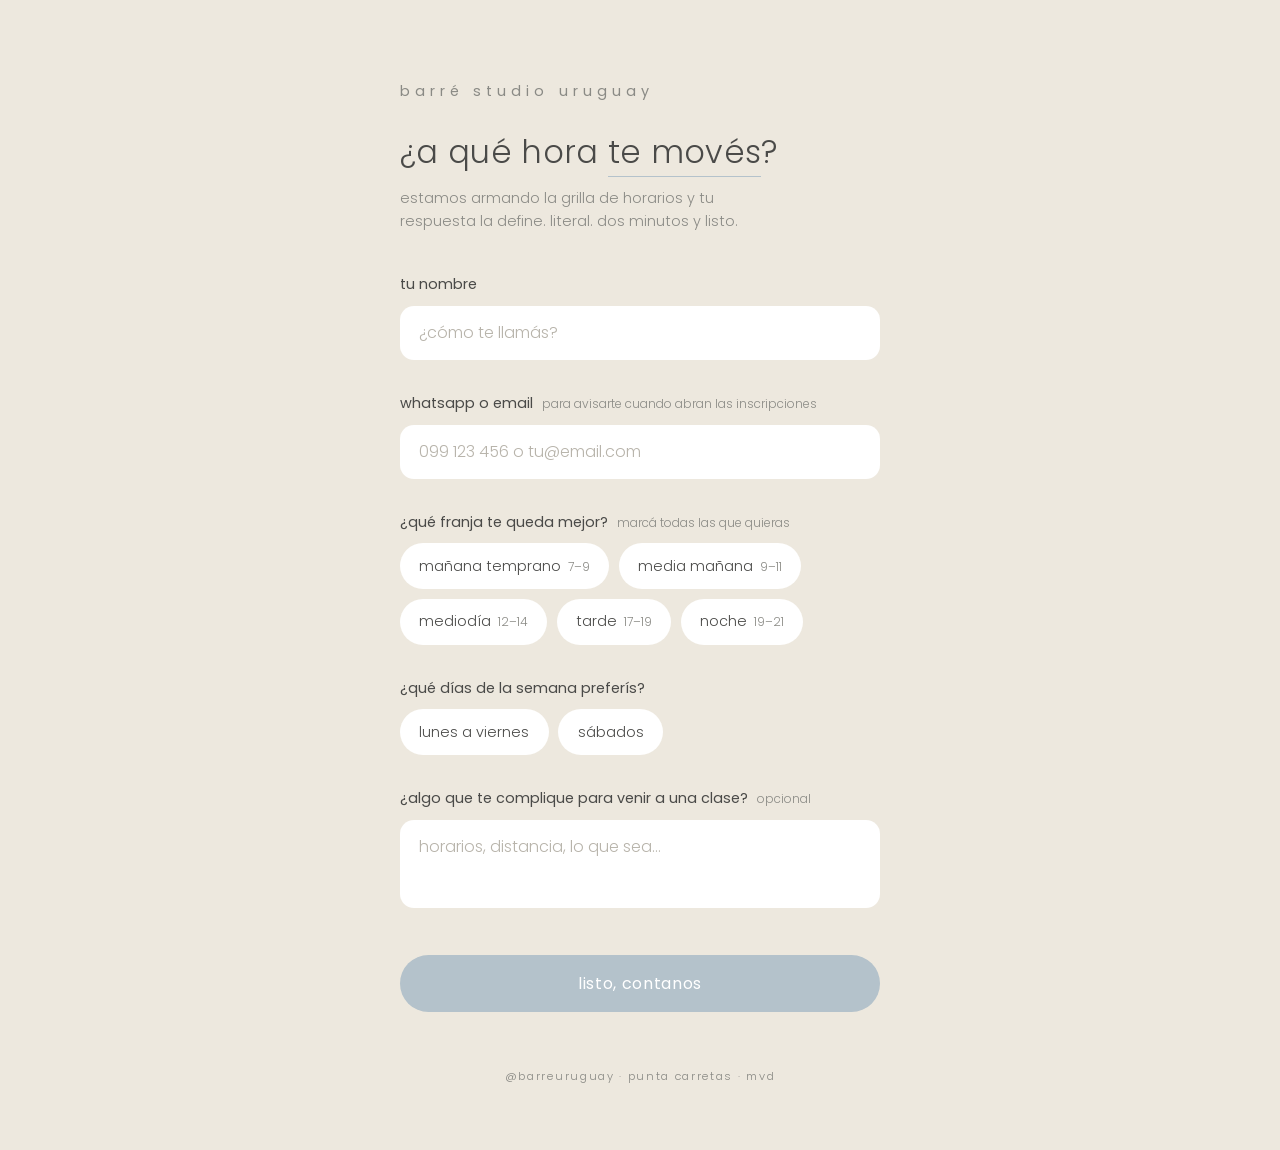
==== encuesta.html @ 85bcabcb "Agregar formulario de encuesta de horarios (encuesta.html) Página standalone mobile-first para teste" ====
<!DOCTYPE html>
<html lang="es">
<head>
  <meta charset="UTF-8">
  <meta name="viewport" content="width=device-width, initial-scale=1.0">
  <title>barré studio — ¿a qué hora te movés?</title>
  <meta name="description" content="contanos qué horarios te quedan mejor para las clases de barré y te avisamos cuando abran las inscripciones.">
  <meta name="robots" content="noindex">
  <meta name="theme-color" content="#EDE8DE">

  <!-- poppins, pesos finos -->
  <link rel="preconnect" href="https://fonts.googleapis.com">
  <link rel="preconnect" href="https://fonts.gstatic.com" crossorigin>
  <link href="https://fonts.googleapis.com/css2?family=Poppins:wght@300;400;500&display=swap" rel="stylesheet">

  <style>
    :root {
      --crema: #EDE8DE;
      --bruma: #B4C2CB;
      --bruma-suave: #d3dce2;
      --blanco: #FFFFFF;
      --tinta: #4A4A48;
      --gris-medio: #8A8A85;
      --error: #b0806f;
    }

    * { margin: 0; padding: 0; box-sizing: border-box; }

    html { -webkit-text-size-adjust: 100%; }

    body {
      font-family: 'Poppins', system-ui, sans-serif;
      font-weight: 300;
      background: var(--crema);
      color: var(--tinta);
      line-height: 1.6;
      min-height: 100dvh;
      display: flex;
      flex-direction: column;
      align-items: center;
      padding: 3rem 1.25rem 4rem;
    }

    .contenedor {
      width: 100%;
      max-width: 480px;
    }

    /* ===== encabezado ===== */
    .cabecera { text-align: left; margin-bottom: 2.5rem; }

    .cabecera__marca {
      font-size: 0.7rem;
      font-weight: 400;
      letter-spacing: 0.35em;
      text-transform: lowercase;
      color: var(--gris-medio);
      margin-bottom: 1.75rem;
    }

    .cabecera h1 {
      font-size: 1.7rem;
      font-weight: 300;
      letter-spacing: 0.01em;
      line-height: 1.3;
      margin-bottom: 0.9rem;
    }

    .cabecera h1 em {
      font-style: normal;
      border-bottom: 1px solid var(--bruma);
      padding-bottom: 2px;
    }

    .cabecera p {
      font-size: 0.9rem;
      color: var(--gris-medio);
      max-width: 40ch;
    }

    /* ===== formulario ===== */
    .campo { margin-bottom: 2rem; }

    .campo__label {
      display: block;
      font-size: 0.9rem;
      font-weight: 400;
      margin-bottom: 0.6rem;
    }

    .campo__pista {
      font-size: 0.75rem;
      color: var(--gris-medio);
      font-weight: 300;
      margin-left: 0.4em;
    }

    input[type="text"],
    input[type="email"],
    textarea {
      width: 100%;
      font-family: inherit;
      font-weight: 300;
      font-size: 1rem;
      color: var(--tinta);
      background: var(--blanco);
      border: 1px solid transparent;
      border-radius: 14px;
      padding: 0.85rem 1.1rem;
      outline: none;
      transition: border-color 0.2s ease, box-shadow 0.2s ease;
      -webkit-appearance: none;
      appearance: none;
    }

    input::placeholder,
    textarea::placeholder {
      color: #b8b4ab;
      font-weight: 300;
    }

    input:focus,
    textarea:focus {
      border-color: var(--bruma);
      box-shadow: 0 0 0 3px rgba(180, 194, 203, 0.25);
    }

    textarea {
      resize: none;
      min-height: 5.5rem;
    }

    /* ===== chips (checkboxes) ===== */
    .chips {
      display: flex;
      flex-wrap: wrap;
      gap: 0.6rem;
    }

    .chips input[type="checkbox"] {
      position: absolute;
      opacity: 0;
      width: 1px;
      height: 1px;
      pointer-events: none;
    }

    .chips label {
      display: inline-flex;
      align-items: baseline;
      gap: 0.45em;
      background: var(--blanco);
      border: 1px solid transparent;
      border-radius: 999px;
      padding: 0.65rem 1.15rem;
      font-size: 0.9rem;
      font-weight: 300;
      color: var(--tinta);
      cursor: pointer;
      user-select: none;
      -webkit-tap-highlight-color: transparent;
      transition: background 0.2s ease, border-color 0.2s ease, color 0.2s ease;
    }

    .chips label span.hora {
      font-size: 0.75rem;
      color: var(--gris-medio);
      transition: color 0.2s ease;
    }

    .chips label:active { transform: scale(0.98); }

    .chips input:checked + label {
      background: var(--bruma);
      border-color: var(--bruma);
      color: var(--blanco);
      font-weight: 400;
    }

    .chips input:checked + label span.hora {
      color: rgba(255, 255, 255, 0.85);
    }

    .chips input:focus-visible + label {
      border-color: var(--tinta);
    }

    /* ===== errores ===== */
    .campo__error {
      display: none;
      font-size: 0.78rem;
      color: var(--error);
      margin-top: 0.5rem;
    }

    .campo.invalido .campo__error { display: block; }

    .campo.invalido input[type="text"],
    .campo.invalido input[type="email"] {
      border-color: var(--error);
    }

    /* ===== botón ===== */
    .btn-enviar {
      width: 100%;
      font-family: inherit;
      font-size: 1rem;
      font-weight: 400;
      letter-spacing: 0.04em;
      color: var(--blanco);
      background: var(--bruma);
      border: none;
      border-radius: 999px;
      padding: 1rem 1.5rem;
      cursor: pointer;
      margin-top: 0.5rem;
      transition: opacity 0.2s ease, transform 0.1s ease;
      -webkit-tap-highlight-color: transparent;
    }

    .btn-enviar:hover { opacity: 0.88; }
    .btn-enviar:active { transform: scale(0.985); }
    .btn-enviar:disabled { opacity: 0.5; cursor: default; }

    /* ===== confirmación ===== */
    .gracias {
      display: none;
      text-align: center;
      padding: 4rem 0.5rem;
      animation: aparecer 0.5s ease both;
    }

    .gracias.visible { display: block; }

    .gracias h2 {
      font-size: 1.5rem;
      font-weight: 300;
      margin-bottom: 0.9rem;
    }

    .gracias p {
      font-size: 0.9rem;
      color: var(--gris-medio);
      max-width: 34ch;
      margin: 0 auto 0.4rem;
    }

    .gracias a {
      color: var(--tinta);
      text-decoration: none;
      border-bottom: 1px solid var(--bruma);
    }

    @keyframes aparecer {
      from { opacity: 0; transform: translateY(10px); }
      to   { opacity: 1; transform: translateY(0); }
    }

    /* ===== pie ===== */
    .pie {
      margin-top: 3.5rem;
      text-align: center;
      font-size: 0.7rem;
      letter-spacing: 0.15em;
      color: var(--gris-medio);
    }

    .pie a {
      color: inherit;
      text-decoration: none;
    }

    @media (min-width: 600px) {
      body { padding-top: 5rem; }
      .cabecera h1 { font-size: 2rem; }
    }

    @media (prefers-reduced-motion: reduce) {
      * { transition: none !important; animation: none !important; }
    }
  </style>
</head>
<body>

  <main class="contenedor">

    <header class="cabecera">
      <p class="cabecera__marca">barré studio uruguay</p>
      <h1>¿a qué hora <em>te movés</em>?</h1>
      <p>estamos armando la grilla de horarios y tu respuesta la define. literal. dos minutos y listo.</p>
    </header>

    <form id="formulario" novalidate>

      <div class="campo" id="campoNombre">
        <label class="campo__label" for="nombre">tu nombre</label>
        <input type="text" id="nombre" name="nombre" placeholder="¿cómo te llamás?" autocomplete="name">
        <p class="campo__error">che, nos falta tu nombre</p>
      </div>

      <div class="campo" id="campoContacto">
        <label class="campo__label" for="contacto">whatsapp o email <span class="campo__pista">para avisarte cuando abran las inscripciones</span></label>
        <input type="text" id="contacto" name="contacto" placeholder="099 123 456 o tu@email.com" autocomplete="on" inputmode="email">
        <p class="campo__error">sin esto no te podemos avisar 🙈</p>
      </div>

      <div class="campo" id="campoFranjas">
        <span class="campo__label">¿qué franja te queda mejor? <span class="campo__pista">marcá todas las que quieras</span></span>
        <div class="chips">
          <input type="checkbox" id="f1" name="franjas" value="manana_temprano">
          <label for="f1">mañana temprano <span class="hora">7–9</span></label>

          <input type="checkbox" id="f2" name="franjas" value="media_manana">
          <label for="f2">media mañana <span class="hora">9–11</span></label>

          <input type="checkbox" id="f3" name="franjas" value="mediodia">
          <label for="f3">mediodía <span class="hora">12–14</span></label>

          <input type="checkbox" id="f4" name="franjas" value="tarde">
          <label for="f4">tarde <span class="hora">17–19</span></label>

          <input type="checkbox" id="f5" name="franjas" value="noche">
          <label for="f5">noche <span class="hora">19–21</span></label>
        </div>
        <p class="campo__error">elegí al menos una franja, es lo más importante ✨</p>
      </div>

      <div class="campo" id="campoDias">
        <span class="campo__label">¿qué días de la semana preferís?</span>
        <div class="chips">
          <input type="checkbox" id="d1" name="dias" value="lunes_a_viernes">
          <label for="d1">lunes a viernes</label>

          <input type="checkbox" id="d2" name="dias" value="sabados">
          <label for="d2">sábados</label>
        </div>
      </div>

      <div class="campo" id="campoComentario">
        <label class="campo__label" for="comentario">¿algo que te complique para venir a una clase? <span class="campo__pista">opcional</span></label>
        <textarea id="comentario" name="comentario" maxlength="300" placeholder="horarios, distancia, lo que sea…"></textarea>
      </div>

      <button type="submit" class="btn-enviar" id="btnEnviar">listo, contanos</button>
    </form>

    <section class="gracias" id="gracias" aria-live="polite">
      <h2>gracias, ya tenemos tu data 🤍</h2>
      <p>te escribimos apenas abran las inscripciones.</p>
      <p>mientras tanto, estamos en <a href="https://www.instagram.com/barreuruguay" target="_blank" rel="noopener">@barreuruguay</a></p>
    </section>

    <footer class="pie">
      <a href="https://www.instagram.com/barreuruguay" target="_blank" rel="noopener">@barreuruguay</a> · punta carretas · mvd
    </footer>

  </main>

  <script>
    const form = document.getElementById('formulario');
    const gracias = document.getElementById('gracias');
    const btnEnviar = document.getElementById('btnEnviar');

    const marcarInvalido = (id, invalido) => {
      document.getElementById(id).classList.toggle('invalido', invalido);
    };

    // limpia el error apenas la persona corrige
    document.getElementById('nombre').addEventListener('input', () => marcarInvalido('campoNombre', false));
    document.getElementById('contacto').addEventListener('input', () => marcarInvalido('campoContacto', false));
    document.querySelectorAll('input[name="franjas"]').forEach(chk =>
      chk.addEventListener('change', () => marcarInvalido('campoFranjas', false))
    );

    form.addEventListener('submit', async (e) => {
      e.preventDefault();

      const nombre = document.getElementById('nombre').value.trim();
      const contacto = document.getElementById('contacto').value.trim();
      const franjas = [...document.querySelectorAll('input[name="franjas"]:checked')].map(c => c.value);
      const dias = [...document.querySelectorAll('input[name="dias"]:checked')].map(c => c.value);
      const comentario = document.getElementById('comentario').value.trim();

      // validación: nombre + contacto + al menos una franja
      let valido = true;
      if (!nombre) { marcarInvalido('campoNombre', true); valido = false; }
      if (!contacto) { marcarInvalido('campoContacto', true); valido = false; }
      if (franjas.length === 0) { marcarInvalido('campoFranjas', true); valido = false; }

      if (!valido) {
        document.querySelector('.campo.invalido')?.scrollIntoView({ behavior: 'smooth', block: 'center' });
        return;
      }

      btnEnviar.disabled = true;
      btnEnviar.textContent = 'un segundo…';

      // payload listo para insertar tal cual en supabase
      const respuesta = {
        nombre,
        contacto,
        franjas,          // text[] en supabase
        dias,             // text[] en supabase
        comentario: comentario || null,
        origen: new URLSearchParams(location.search).get('utm_source') || 'link', // mailerlite vs whatsapp
        creado_en: new Date().toISOString()
      };

      /* ============================================================
         INTEGRACIÓN SUPABASE — conectar acá
         ------------------------------------------------------------
         opción a) supabase-js directo desde esta página:

           <script src="https://cdn.jsdelivr.net/npm/@supabase/supabase-js@2"><\/script>
           const supabase = window.supabase.createClient(SUPABASE_URL, SUPABASE_ANON_KEY);
           const { error } = await supabase
             .from('respuestas_horarios')
             .insert(respuesta);

         opción b) (recomendada) route handler en tu proyecto next.js,
         así la anon key no vive en esta página:

           await fetch('https://tu-app.vercel.app/api/respuestas-horarios', {
             method: 'POST',
             headers: { 'Content-Type': 'application/json' },
             body: JSON.stringify(respuesta)
           });

         tabla sugerida (sql):

           create table respuestas_horarios (
             id uuid primary key default gen_random_uuid(),
             nombre text not null,
             contacto text not null,
             franjas text[] not null,
             dias text[] default '{}',
             comentario text,
             origen text,
             creado_en timestamptz default now()
           );
         ============================================================ */

      // mientras no está conectado supabase, las respuestas quedan
      // en localStorage para no perder ningún test
      try {
        const guardadas = JSON.parse(localStorage.getItem('bsu_respuestas') || '[]');
        guardadas.push(respuesta);
        localStorage.setItem('bsu_respuestas', JSON.stringify(guardadas));
      } catch (_) { /* modo incógnito sin storage: seguimos igual */ }

      form.style.display = 'none';
      gracias.classList.add('visible');
      window.scrollTo({ top: 0, behavior: 'smooth' });
    });
  </script>
</body>
</html>
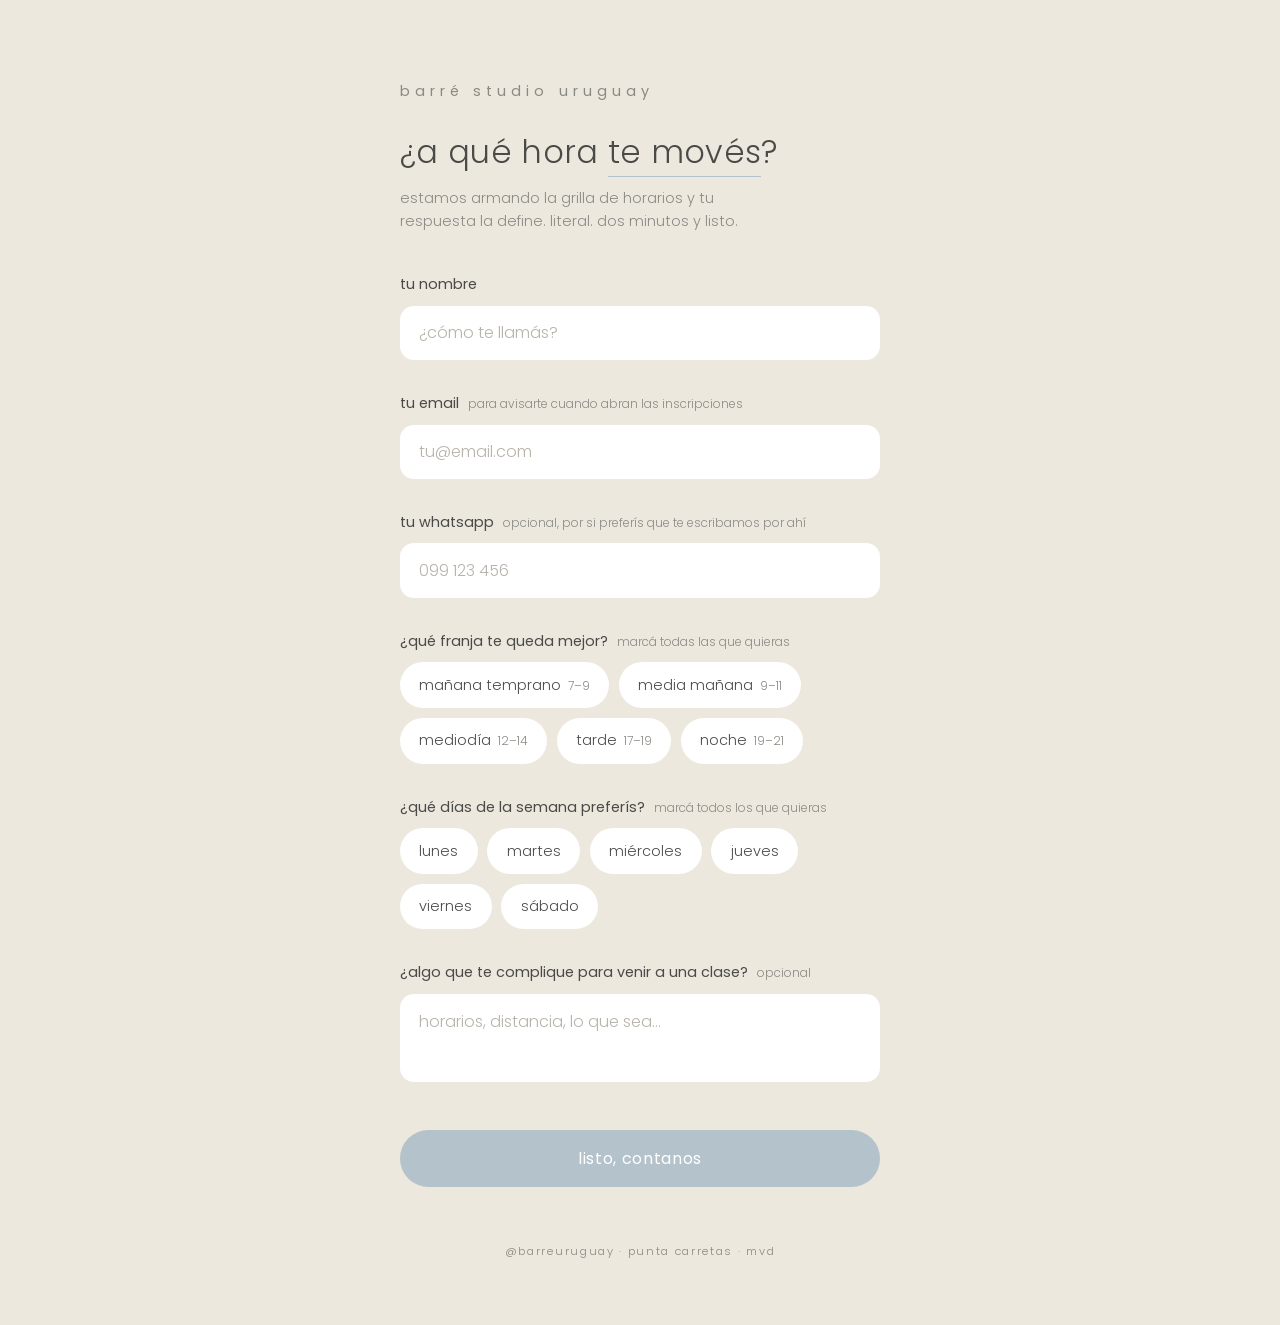
==== commit 6214b07b: "Separar email y whatsapp, y días de la semana individuales - Email pasa a ser el contacto obligatori" ====
--- a/encuesta.html
+++ b/encuesta.html
@@ -298,10 +298,15 @@
         <p class="campo__error">che, nos falta tu nombre</p>
       </div>
 
-      <div class="campo" id="campoContacto">
-        <label class="campo__label" for="contacto">whatsapp o email <span class="campo__pista">para avisarte cuando abran las inscripciones</span></label>
-        <input type="text" id="contacto" name="contacto" placeholder="099 123 456 o tu@email.com" autocomplete="on" inputmode="email">
-        <p class="campo__error">sin esto no te podemos avisar 🙈</p>
+      <div class="campo" id="campoEmail">
+        <label class="campo__label" for="email">tu email <span class="campo__pista">para avisarte cuando abran las inscripciones</span></label>
+        <input type="email" id="email" name="email" placeholder="tu@email.com" autocomplete="email" inputmode="email">
+        <p class="campo__error">sin tu email no te podemos avisar 🙈</p>
+      </div>
+
+      <div class="campo" id="campoWhatsapp">
+        <label class="campo__label" for="whatsapp">tu whatsapp <span class="campo__pista">opcional, por si preferís que te escribamos por ahí</span></label>
+        <input type="text" id="whatsapp" name="whatsapp" placeholder="099 123 456" autocomplete="tel" inputmode="tel">
       </div>
 
       <div class="campo" id="campoFranjas">
@@ -326,13 +331,25 @@
       </div>
 
       <div class="campo" id="campoDias">
-        <span class="campo__label">¿qué días de la semana preferís?</span>
+        <span class="campo__label">¿qué días de la semana preferís? <span class="campo__pista">marcá todos los que quieras</span></span>
         <div class="chips">
-          <input type="checkbox" id="d1" name="dias" value="lunes_a_viernes">
-          <label for="d1">lunes a viernes</label>
-
-          <input type="checkbox" id="d2" name="dias" value="sabados">
-          <label for="d2">sábados</label>
+          <input type="checkbox" id="d1" name="dias" value="lunes">
+          <label for="d1">lunes</label>
+
+          <input type="checkbox" id="d2" name="dias" value="martes">
+          <label for="d2">martes</label>
+
+          <input type="checkbox" id="d3" name="dias" value="miercoles">
+          <label for="d3">miércoles</label>
+
+          <input type="checkbox" id="d4" name="dias" value="jueves">
+          <label for="d4">jueves</label>
+
+          <input type="checkbox" id="d5" name="dias" value="viernes">
+          <label for="d5">viernes</label>
+
+          <input type="checkbox" id="d6" name="dias" value="sabado">
+          <label for="d6">sábado</label>
         </div>
       </div>
 
@@ -367,7 +384,7 @@
 
     // limpia el error apenas la persona corrige
     document.getElementById('nombre').addEventListener('input', () => marcarInvalido('campoNombre', false));
-    document.getElementById('contacto').addEventListener('input', () => marcarInvalido('campoContacto', false));
+    document.getElementById('email').addEventListener('input', () => marcarInvalido('campoEmail', false));
     document.querySelectorAll('input[name="franjas"]').forEach(chk =>
       chk.addEventListener('change', () => marcarInvalido('campoFranjas', false))
     );
@@ -376,15 +393,16 @@
       e.preventDefault();
 
       const nombre = document.getElementById('nombre').value.trim();
-      const contacto = document.getElementById('contacto').value.trim();
+      const email = document.getElementById('email').value.trim();
+      const whatsapp = document.getElementById('whatsapp').value.trim();
       const franjas = [...document.querySelectorAll('input[name="franjas"]:checked')].map(c => c.value);
       const dias = [...document.querySelectorAll('input[name="dias"]:checked')].map(c => c.value);
       const comentario = document.getElementById('comentario').value.trim();
 
-      // validación: nombre + contacto + al menos una franja
+      // validación: nombre + email + al menos una franja (whatsapp es opcional)
       let valido = true;
       if (!nombre) { marcarInvalido('campoNombre', true); valido = false; }
-      if (!contacto) { marcarInvalido('campoContacto', true); valido = false; }
+      if (!email || !email.includes('@')) { marcarInvalido('campoEmail', true); valido = false; }
       if (franjas.length === 0) { marcarInvalido('campoFranjas', true); valido = false; }
 
       if (!valido) {
@@ -398,7 +416,8 @@
       // payload listo para insertar tal cual en supabase
       const respuesta = {
         nombre,
-        contacto,
+        email,
+        whatsapp: whatsapp || null,
         franjas,          // text[] en supabase
         dias,             // text[] en supabase
         comentario: comentario || null,
@@ -431,7 +450,8 @@
            create table respuestas_horarios (
              id uuid primary key default gen_random_uuid(),
              nombre text not null,
-             contacto text not null,
+             email text not null,
+             whatsapp text,
              franjas text[] not null,
              dias text[] default '{}',
              comentario text,
